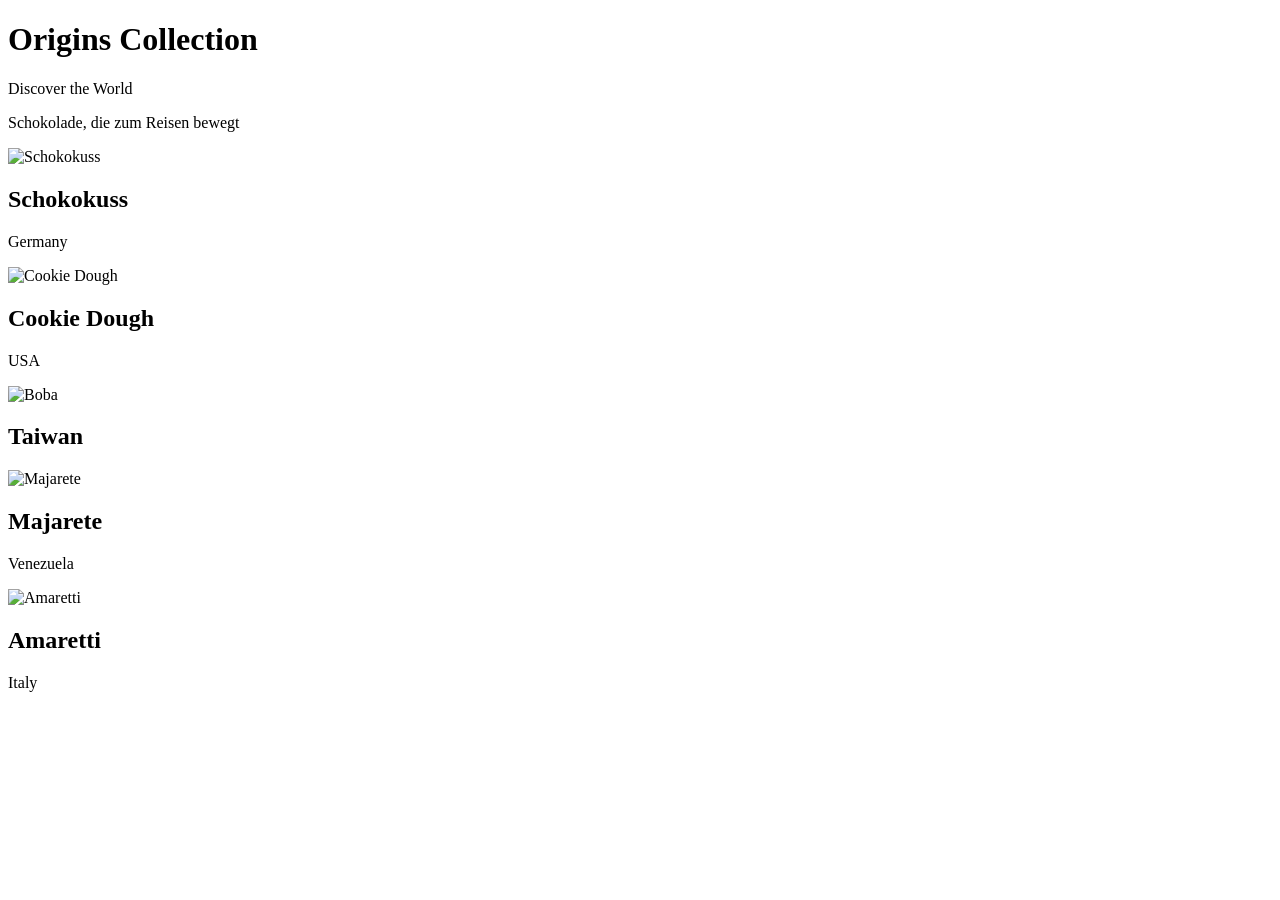
==== index.html @ ee4c468a "index.html" ====
<!DOCTYPE html>
<html lang="de">
<head>
    <meta charset="UTF-8">
    <meta name="viewport" content="width=device-width, initial-scale=1.0">

    <title>Origins Collection</title>

    <link rel="stylesheet" href="css/style.css">
</head>

<body>

    <header>
        <h1>Origins Collection</h1>
        <p>Discover the World</p>
        <p>Schokolade, die zum Reisen bewegt</p>
    </header>

    <section class="products">

        <div class="product">
            <img src="images/schokokuss.png" alt="Schokokuss">
            <h2>Schokokuss</h2>
            <p>Germany</p>
        </div>

        <div class="product">
            <img src="images/cookiedough.png" alt="Cookie Dough">
            <h2>Cookie Dough</h2>
            <p>USA</p>
        </div>

        <div class="product">
            <img src="images/boba.png" alt="Boba">
            <h2>Taiwan</h2>
        </div>

        <div class="product">
            <img src="images/majarete.png" alt="Majarete">
            <h2>Majarete</h2>
            <p>Venezuela</p>
        </div>

        <div class="product">
            <img src="images/amaretti.png" alt="Amaretti">
            <h2>Amaretti</h2>
            <p>Italy</p>
        </div>

    </section>

    <script src="js/script.js"></script>

</body>
</html>
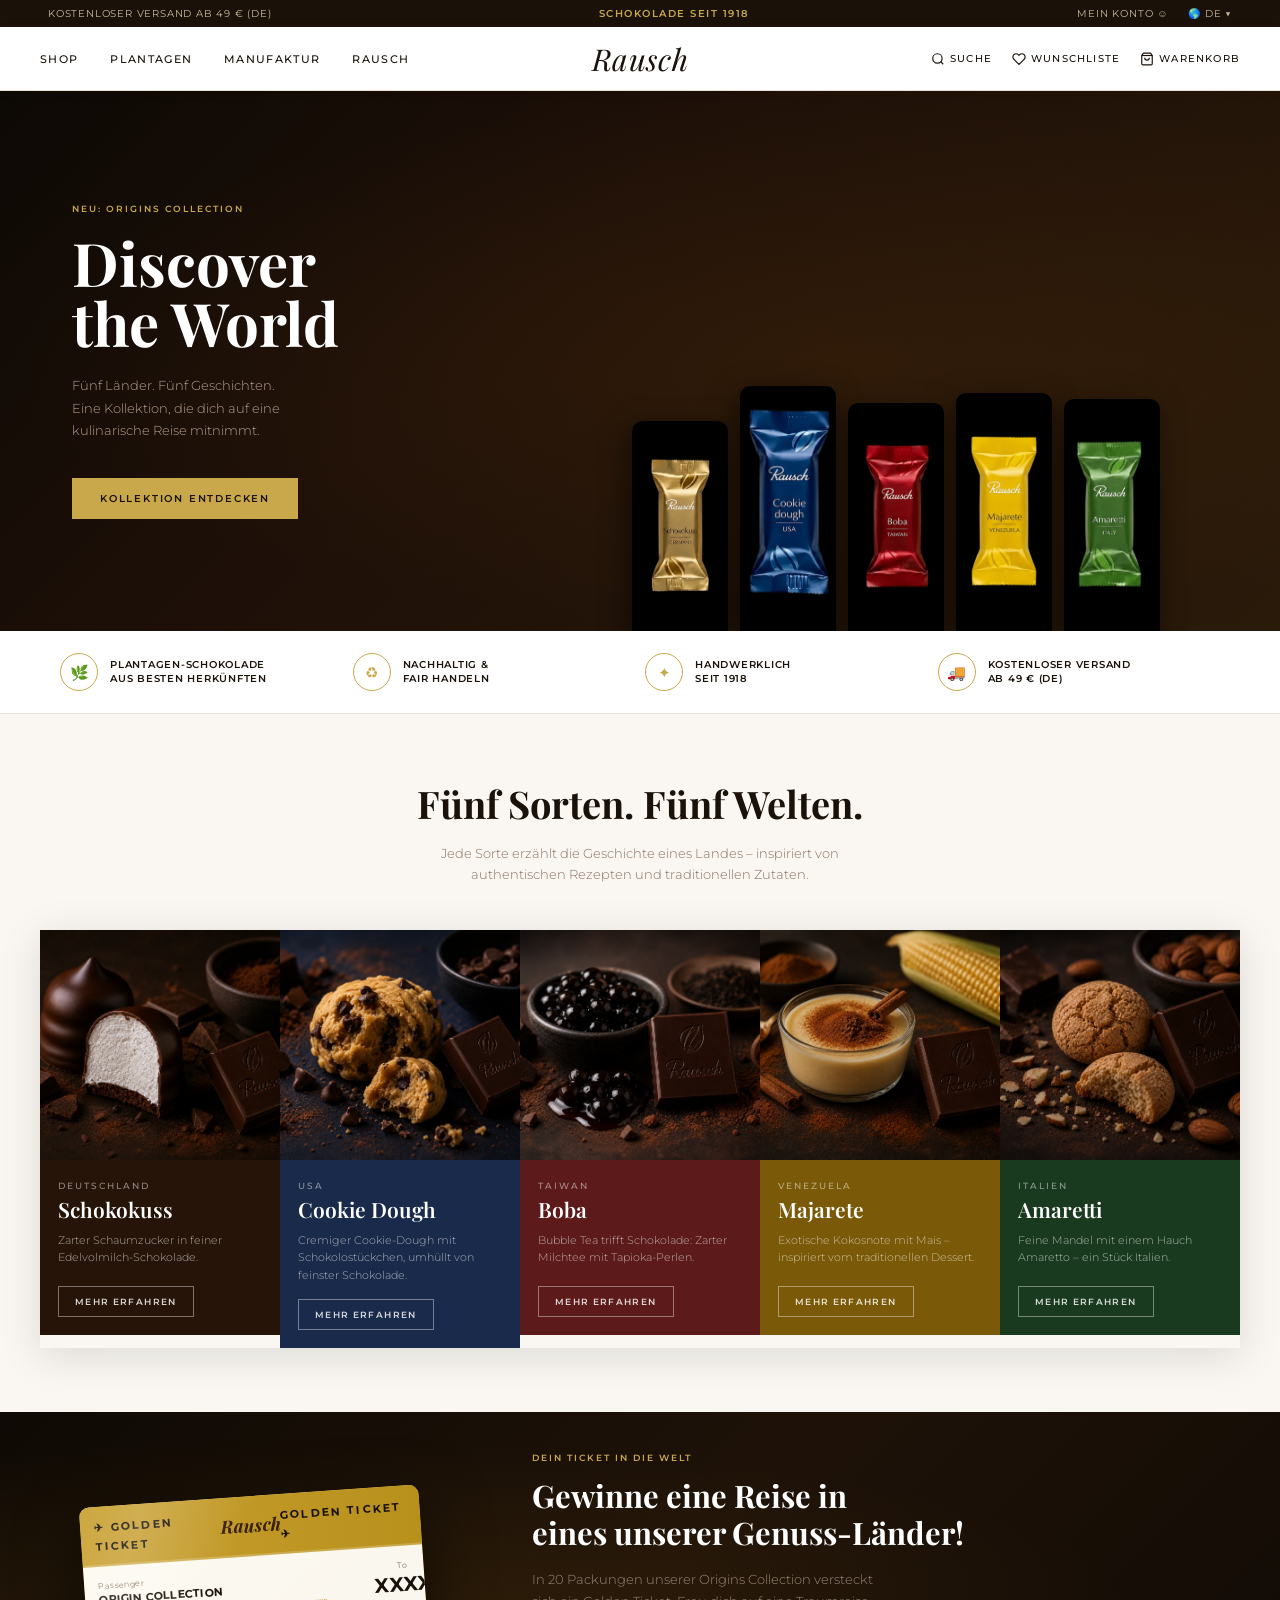
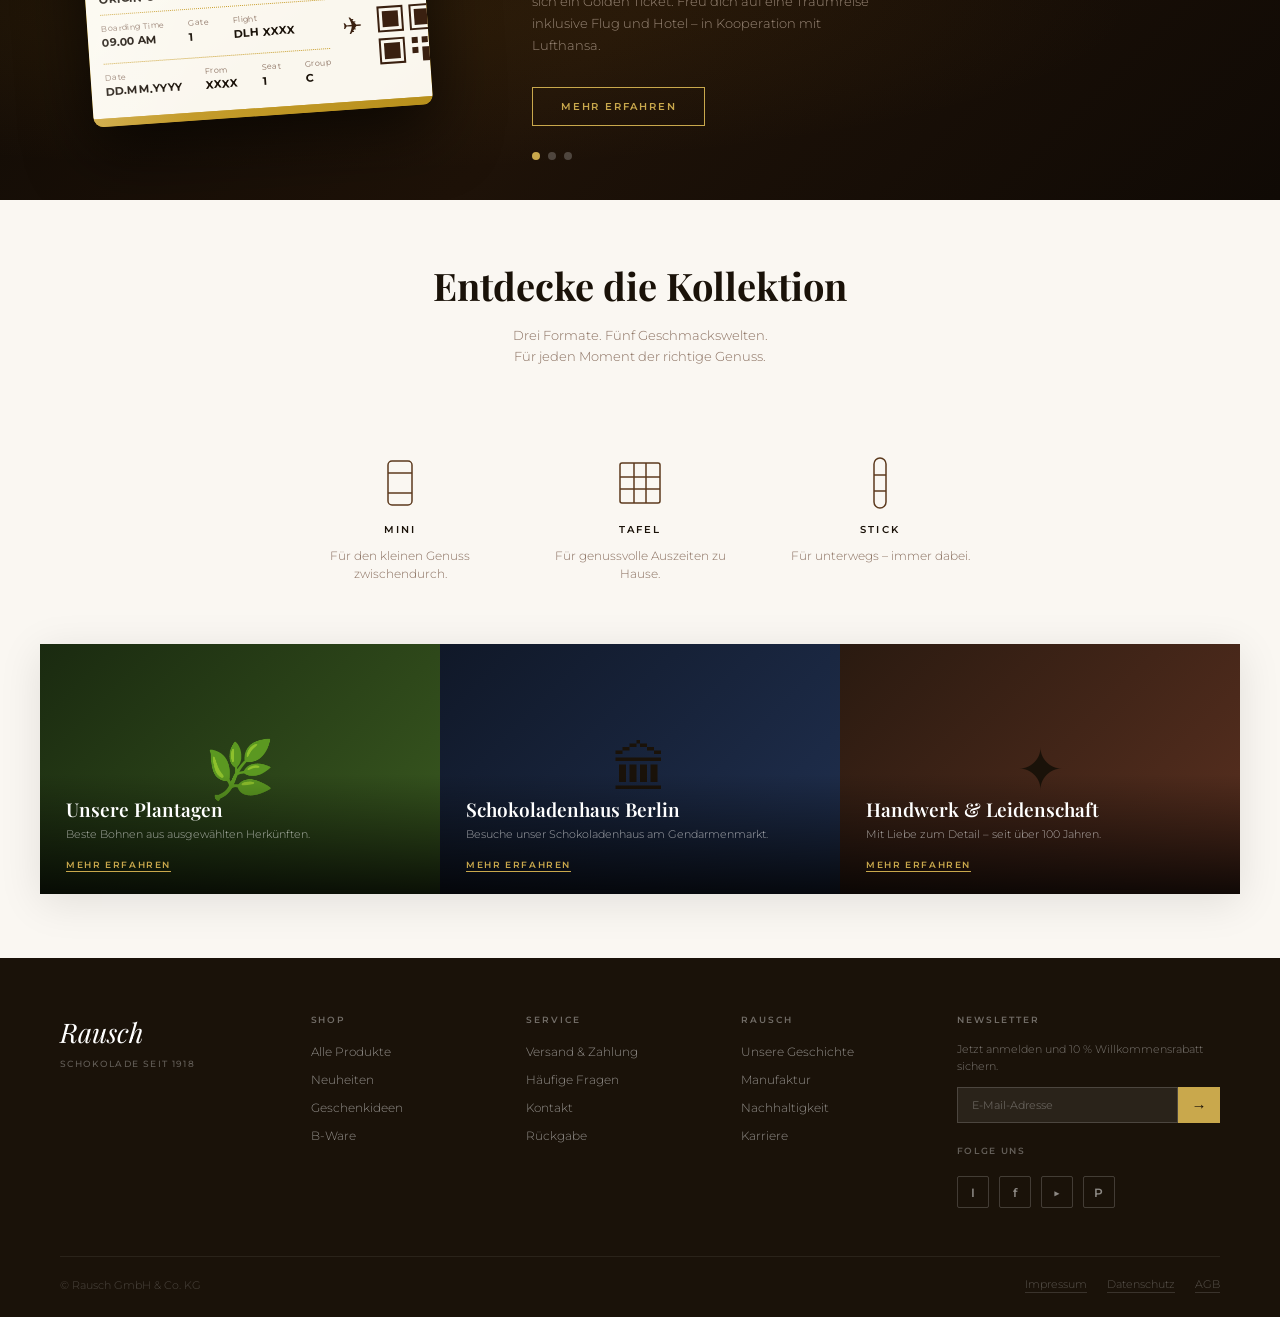
==== commit 3e4e4376: "Rename rausch-landing (1).html to index.html" ====
--- a/index.html
+++ b/index.html
@@ -1,56 +1,826 @@
 <!DOCTYPE html>
 <html lang="de">
 <head>
-    <meta charset="UTF-8">
-    <meta name="viewport" content="width=device-width, initial-scale=1.0">
-
-    <title>Origins Collection</title>
-
-    <link rel="stylesheet" href="css/style.css">
+<meta charset="UTF-8">
+<meta name="viewport" content="width=device-width, initial-scale=1.0">
+<title>Rausch – Schokolade seit 1918</title>
+<link rel="preconnect" href="https://fonts.googleapis.com">
+<link href="https://fonts.googleapis.com/css2?family=Playfair+Display:ital,wght@0,400;0,600;0,700;1,400&family=Cormorant+Garamond:wght@300;400;500&family=Montserrat:wght@300;400;500;600&display=swap" rel="stylesheet">
+<style>
+  :root {
+    --dark: #1a1209;
+    --dark-brown: #2c1a0a;
+    --medium-brown: #5c3a1e;
+    --gold: #c9a84c;
+    --gold-light: #e4c46e;
+    --cream: #f5f0e8;
+    --light-bg: #faf7f2;
+    --text-dark: #1a1209;
+    --text-mid: #4a3828;
+    --text-light: #8a7060;
+    --white: #ffffff;
+    --card-blue: #1a2a4a;
+    --card-red: #5c1a1a;
+    --card-yellow: #7a5a08;
+    --card-green: #1a3a20;
+  }
+  * { margin: 0; padding: 0; box-sizing: border-box; }
+  body { font-family: 'Montserrat', sans-serif; background: var(--light-bg); color: var(--text-dark); overflow-x: hidden; }
+
+  /* TOP BAR */
+  .top-bar {
+    background: var(--dark);
+    color: #c9b89a;
+    font-size: 10px;
+    letter-spacing: 0.08em;
+    text-transform: uppercase;
+    display: flex;
+    justify-content: space-between;
+    align-items: center;
+    padding: 7px 48px;
+  }
+  .top-bar a { color: #c9b89a; text-decoration: none; }
+  .top-bar-center { font-weight: 600; color: var(--gold); letter-spacing: 0.15em; }
+  .top-bar-right { display: flex; gap: 20px; align-items: center; }
+
+  /* NAV */
+  nav {
+    background: var(--white);
+    border-bottom: 1px solid #e8e0d0;
+    display: grid;
+    grid-template-columns: 1fr auto 1fr;
+    align-items: center;
+    padding: 0 40px;
+    height: 64px;
+    position: sticky;
+    top: 0;
+    z-index: 100;
+    box-shadow: 0 2px 12px rgba(0,0,0,0.06);
+  }
+  .nav-left { display: flex; gap: 32px; }
+  .nav-left a {
+    font-size: 11px; letter-spacing: 0.12em; text-transform: uppercase;
+    color: var(--text-dark); text-decoration: none; font-weight: 500; transition: color 0.2s;
+  }
+  .nav-left a:hover { color: var(--gold); }
+  .logo {
+    font-family: 'Playfair Display', serif; font-size: 30px; font-style: italic;
+    color: var(--dark); text-align: center; letter-spacing: 0.02em;
+  }
+  .nav-right { display: flex; gap: 20px; justify-content: flex-end; align-items: center; }
+  .nav-right a {
+    font-size: 10px; letter-spacing: 0.12em; text-transform: uppercase;
+    color: var(--text-dark); text-decoration: none; font-weight: 500;
+    display: flex; align-items: center; gap: 5px; transition: color 0.2s;
+  }
+  .nav-right a:hover { color: var(--gold); }
+
+  /* HERO */
+  .hero {
+    background: linear-gradient(135deg, #0d0905 0%, #1e1008 40%, #2a1a0a 100%);
+    min-height: 540px;
+    display: grid;
+    grid-template-columns: 1fr 1.5fr;
+    align-items: center;
+    overflow: hidden;
+    position: relative;
+  }
+  .hero::before {
+    content: '';
+    position: absolute; inset: 0;
+    background: radial-gradient(ellipse at 65% 50%, rgba(90,50,10,0.25) 0%, transparent 70%);
+  }
+  .hero-text {
+    padding: 60px 40px 60px 72px;
+    position: relative; z-index: 2;
+  }
+  .hero-eyebrow {
+    font-size: 9px; letter-spacing: 0.22em; text-transform: uppercase;
+    color: var(--gold); margin-bottom: 18px; font-weight: 600;
+  }
+  .hero-title {
+    font-family: 'Playfair Display', serif; font-size: 60px;
+    line-height: 1.0; color: var(--white); margin-bottom: 22px; font-weight: 700;
+  }
+  .hero-sub {
+    font-size: 13px; line-height: 1.75; color: #b8a090;
+    margin-bottom: 36px; max-width: 280px; font-weight: 300;
+  }
+  .btn-primary {
+    display: inline-block; background: var(--gold); color: var(--dark);
+    font-size: 10px; letter-spacing: 0.18em; text-transform: uppercase;
+    font-weight: 600; padding: 14px 28px; text-decoration: none;
+    transition: background 0.25s, transform 0.2s; cursor: pointer; border: none;
+  }
+  .btn-primary:hover { background: var(--gold-light); transform: translateY(-1px); }
+
+  /* HERO PRODUCTS */
+  .hero-products {
+    position: relative; z-index: 2;
+    display: flex; align-items: flex-end; justify-content: center;
+    padding: 48px 40px 0; gap: 12px; height: 100%;
+  }
+  .choco-card {
+    width: 96px;
+    border-radius: 10px 10px 0 0;
+    display: flex; flex-direction: column; align-items: center;
+    justify-content: flex-end; padding-bottom: 0;
+    position: relative; cursor: pointer;
+    transition: transform 0.3s ease;
+    box-shadow: -4px 8px 28px rgba(0,0,0,0.55);
+    overflow: hidden;
+    background: #111;
+  }
+  .choco-card:hover { transform: translateY(-14px); }
+  .choco-card:nth-child(1) { height: 210px; }
+  .choco-card:nth-child(2) { height: 245px; }
+  .choco-card:nth-child(3) { height: 228px; }
+  .choco-card:nth-child(4) { height: 238px; }
+  .choco-card:nth-child(5) { height: 232px; }
+  .choco-card img {
+    width: 100%; height: 100%; object-fit: cover; object-position: center top;
+    display: block; border-radius: 10px 10px 0 0;
+  }
+
+  /* USP BAR */
+  .usp-bar {
+    background: var(--white);
+    border-bottom: 1px solid #e8e0d0;
+    display: grid;
+    grid-template-columns: repeat(4, 1fr);
+    padding: 22px 60px; gap: 10px;
+  }
+  .usp-item { display: flex; align-items: center; gap: 12px; }
+  .usp-icon {
+    width: 38px; height: 38px; border: 1.5px solid var(--gold); border-radius: 50%;
+    display: flex; align-items: center; justify-content: center;
+    flex-shrink: 0; color: var(--gold); font-size: 15px;
+  }
+  .usp-text {
+    font-size: 9.5px; letter-spacing: 0.08em; text-transform: uppercase;
+    font-weight: 600; color: var(--text-dark); line-height: 1.45;
+  }
+
+  /* SECTION HEADERS */
+  .section-header { text-align: center; padding: 64px 40px 44px; }
+  .section-header h2 {
+    font-family: 'Playfair Display', serif; font-size: 38px;
+    color: var(--dark); margin-bottom: 14px; font-weight: 700;
+  }
+  .section-header p {
+    font-size: 13px; color: var(--text-light); line-height: 1.65;
+    font-weight: 300; max-width: 440px; margin: 0 auto;
+  }
+
+  /* PRODUCT GRID */
+  .product-grid {
+    display: grid; grid-template-columns: repeat(5, 1fr);
+    gap: 0; margin: 0 40px 64px;
+    box-shadow: 0 8px 40px rgba(0,0,0,0.12);
+  }
+  .product-card { position: relative; overflow: hidden; cursor: pointer; }
+  .product-card:hover .product-img-wrap img { transform: scale(1.06); }
+  .product-img-wrap { height: 230px; overflow: hidden; }
+  .product-img-wrap img {
+    width: 100%; height: 100%; object-fit: cover;
+    transition: transform 0.55s ease; display: block;
+  }
+  .product-info {
+    padding: 20px 18px 18px; min-height: 175px;
+    display: flex; flex-direction: column;
+  }
+  .product-card:nth-child(1) .product-info { background: #261408; }
+  .product-card:nth-child(2) .product-info { background: var(--card-blue); }
+  .product-card:nth-child(3) .product-info { background: var(--card-red); }
+  .product-card:nth-child(4) .product-info { background: var(--card-yellow); }
+  .product-card:nth-child(5) .product-info { background: var(--card-green); }
+  .product-origin {
+    font-size: 9px; letter-spacing: 0.22em; text-transform: uppercase;
+    color: rgba(255,255,255,0.5); margin-bottom: 4px; font-weight: 500;
+  }
+  .product-name {
+    font-family: 'Playfair Display', serif; font-size: 21px;
+    color: var(--white); margin-bottom: 9px; font-weight: 600;
+  }
+  .product-desc {
+    font-size: 11px; line-height: 1.6; color: rgba(255,255,255,0.62);
+    font-weight: 300; flex: 1;
+  }
+  .btn-outline-white {
+    display: inline-block; border: 1px solid rgba(255,255,255,0.4);
+    color: rgba(255,255,255,0.82); font-size: 9px; letter-spacing: 0.15em;
+    text-transform: uppercase; font-weight: 600; padding: 9px 16px;
+    text-decoration: none; margin-top: 14px; transition: all 0.2s; width: fit-content;
+  }
+  .btn-outline-white:hover { background: rgba(255,255,255,0.1); border-color: rgba(255,255,255,0.65); }
+
+  /* GOLDEN TICKET */
+  .golden-ticket {
+    background: linear-gradient(135deg, #0f0a05 0%, #1e1208 50%, #100a05 100%);
+    display: grid; grid-template-columns: 1fr 1.5fr;
+    align-items: center; min-height: 360px;
+    position: relative; overflow: hidden;
+  }
+  .golden-ticket::before {
+    content: ''; position: absolute; inset: 0;
+    background: radial-gradient(ellipse at 25% 50%, rgba(180,120,20,0.12) 0%, transparent 60%);
+  }
+  .ticket-visual {
+    display: flex; align-items: center; justify-content: center;
+    padding: 40px; position: relative; z-index: 2;
+  }
+  .ticket-img {
+    width: 260px; border-radius: 8px;
+    box-shadow: 0 24px 64px rgba(0,0,0,0.7);
+    transform: rotate(-4deg);
+    transition: transform 0.4s ease;
+  }
+  .ticket-img:hover { transform: rotate(0deg) scale(1.03); }
+  .ticket-text {
+    padding: 40px 72px 40px 20px; position: relative; z-index: 2;
+  }
+  .ticket-eyebrow {
+    font-size: 9px; letter-spacing: 0.22em; text-transform: uppercase;
+    color: var(--gold); margin-bottom: 14px; font-weight: 600;
+  }
+  .ticket-title-big {
+    font-family: 'Playfair Display', serif; font-size: 31px;
+    color: var(--white); line-height: 1.2; margin-bottom: 18px; font-weight: 700;
+  }
+  .ticket-desc {
+    font-size: 12.5px; line-height: 1.75; color: #9a8878;
+    margin-bottom: 30px; max-width: 360px; font-weight: 300;
+  }
+  .btn-outline-gold {
+    display: inline-block; border: 1.5px solid var(--gold); color: var(--gold);
+    font-size: 10px; letter-spacing: 0.18em; text-transform: uppercase;
+    font-weight: 600; padding: 12px 28px; text-decoration: none;
+    transition: all 0.25s; cursor: pointer; background: none;
+  }
+  .btn-outline-gold:hover { background: var(--gold); color: var(--dark); }
+  .carousel-dots { display: flex; gap: 8px; margin-top: 26px; }
+  .dot {
+    width: 8px; height: 8px; border-radius: 50%;
+    background: rgba(255,255,255,0.22); cursor: pointer; transition: background 0.2s;
+  }
+  .dot.active { background: var(--gold); }
+
+  /* FORMATS */
+  .formats-section { background: var(--light-bg); padding: 60px 40px; text-align: center; }
+  .formats-grid {
+    display: grid; grid-template-columns: repeat(3, 200px);
+    gap: 40px; justify-content: center; margin-top: 44px;
+  }
+  .format-item {
+    display: flex; flex-direction: column; align-items: center; gap: 12px;
+    cursor: pointer; transition: transform 0.2s;
+  }
+  .format-item:hover { transform: translateY(-5px); }
+  .format-icon {
+    width: 56px; height: 56px; display: flex; align-items: center;
+    justify-content: center; color: var(--medium-brown);
+  }
+  .format-name {
+    font-size: 10px; letter-spacing: 0.22em; text-transform: uppercase;
+    font-weight: 600; color: var(--text-dark);
+  }
+  .format-desc { font-size: 11.5px; color: var(--text-light); line-height: 1.55; font-weight: 300; }
+
+  /* EDITORIAL GRID */
+  .editorial-grid {
+    display: grid; grid-template-columns: repeat(3, 1fr);
+    gap: 0; margin: 0 40px 64px;
+    box-shadow: 0 8px 40px rgba(0,0,0,0.1);
+  }
+  .editorial-card { position: relative; height: 250px; overflow: hidden; cursor: pointer; }
+  .editorial-card:hover .ed-bg { transform: scale(1.05); }
+  .ed-bg {
+    width: 100%; height: 100%; object-fit: cover;
+    transition: transform 0.55s ease; display: block;
+  }
+  .ed-content {
+    position: absolute; bottom: 0; left: 0; right: 0; padding: 22px 26px;
+    background: linear-gradient(to top, rgba(0,0,0,0.82) 0%, transparent 100%);
+  }
+  .ed-title {
+    font-family: 'Playfair Display', serif; font-size: 19px;
+    color: var(--white); margin-bottom: 5px; font-weight: 600;
+  }
+  .ed-subtitle { font-size: 11px; color: rgba(255,255,255,0.62); margin-bottom: 11px; font-weight: 300; line-height: 1.4; }
+  .ed-link {
+    font-size: 9px; letter-spacing: 0.18em; text-transform: uppercase;
+    color: var(--gold); text-decoration: none; font-weight: 600;
+    border-bottom: 1px solid var(--gold); padding-bottom: 1px; transition: opacity 0.2s;
+  }
+  .ed-link:hover { opacity: 0.72; }
+
+  /* EDITORIAL placeholders */
+  .ed-placeholder {
+    width: 100%; height: 100%; display: flex; align-items: center;
+    justify-content: center; font-size: 56px;
+  }
+  .ed-p1 { background: linear-gradient(135deg, #1a2a10, #3a5a20); }
+  .ed-p2 { background: linear-gradient(135deg, #101828, #203050); }
+  .ed-p3 { background: linear-gradient(135deg, #2a1a10, #5a3020); }
+
+  /* FOOTER */
+  footer { background: var(--dark); padding: 56px 60px 24px; }
+  .footer-grid {
+    display: grid; grid-template-columns: 1.2fr 1fr 1fr 1fr 1.5fr;
+    gap: 40px; margin-bottom: 48px;
+  }
+  .footer-logo {
+    font-family: 'Playfair Display', serif; font-size: 27px;
+    font-style: italic; color: var(--white); margin-bottom: 8px;
+  }
+  .footer-tagline {
+    font-size: 9px; letter-spacing: 0.15em; text-transform: uppercase;
+    color: rgba(255,255,255,0.32); font-weight: 500;
+  }
+  .footer-col h4 {
+    font-size: 9px; letter-spacing: 0.22em; text-transform: uppercase;
+    color: rgba(255,255,255,0.38); margin-bottom: 16px; font-weight: 600;
+  }
+  .footer-col ul { list-style: none; }
+  .footer-col ul li { margin-bottom: 9px; }
+  .footer-col ul li a {
+    font-size: 12px; color: rgba(255,255,255,0.52); text-decoration: none;
+    font-weight: 300; transition: color 0.2s;
+  }
+  .footer-col ul li a:hover { color: var(--gold); }
+  .newsletter-input-wrap { display: flex; margin-top: 12px; }
+  .newsletter-input {
+    flex: 1; background: rgba(255,255,255,0.07); border: 1px solid rgba(255,255,255,0.16);
+    padding: 10px 14px; color: var(--white); font-size: 11px;
+    font-family: 'Montserrat', sans-serif; outline: none;
+  }
+  .newsletter-input::placeholder { color: rgba(255,255,255,0.28); }
+  .newsletter-btn {
+    background: var(--gold); border: none; width: 42px;
+    display: flex; align-items: center; justify-content: center;
+    cursor: pointer; color: var(--dark); font-size: 15px; transition: background 0.2s;
+  }
+  .newsletter-btn:hover { background: var(--gold-light); }
+  .social-links { display: flex; gap: 10px; margin-top: 20px; }
+  .social-link {
+    width: 32px; height: 32px; border: 1px solid rgba(255,255,255,0.18);
+    display: flex; align-items: center; justify-content: center;
+    color: rgba(255,255,255,0.5); text-decoration: none; font-size: 12px;
+    transition: all 0.2s; border-radius: 2px; font-weight: 600;
+  }
+  .social-link:hover { border-color: var(--gold); color: var(--gold); }
+  .footer-bottom {
+    border-top: 1px solid rgba(255,255,255,0.07);
+    padding-top: 20px; display: flex; justify-content: space-between; align-items: center;
+  }
+  .footer-bottom-left { font-size: 11px; color: rgba(255,255,255,0.22); font-weight: 300; }
+  .footer-bottom-links { display: flex; gap: 20px; }
+  .footer-bottom-links a {
+    font-size: 11px; color: rgba(255,255,255,0.28); text-decoration: none;
+    font-weight: 300; transition: color 0.2s; border-bottom: 1px solid rgba(255,255,255,0.14);
+    padding-bottom: 1px;
+  }
+  .footer-bottom-links a:hover { color: rgba(255,255,255,0.55); }
+
+  /* GOLDEN TICKET CARD DESIGN */
+  .ticket-card-design {
+    width: 340px;
+    background: linear-gradient(145deg, #e8c84a, #c9a030, #b8901c);
+    border-radius: 10px;
+    overflow: hidden;
+    box-shadow: 0 24px 64px rgba(0,0,0,0.65), inset 0 1px 0 rgba(255,255,255,0.3);
+    transform: rotate(-4deg);
+    transition: transform 0.4s ease;
+    position: relative;
+  }
+  .ticket-card-design:hover { transform: rotate(0deg) scale(1.03); }
+  .ticket-card-design::before {
+    content: '';
+    position: absolute;
+    top: -60%; left: -20%;
+    width: 60%; height: 200%;
+    background: linear-gradient(90deg, transparent, rgba(255,255,255,0.18), transparent);
+    transform: rotate(20deg);
+    pointer-events: none;
+  }
+  .tc-header {
+    background: linear-gradient(90deg, #c9a030, #b8901c);
+    padding: 10px 14px;
+    display: flex;
+    justify-content: space-between;
+    align-items: center;
+    border-bottom: 2px solid rgba(255,255,255,0.2);
+  }
+  .tc-body {
+    background: rgba(255,255,255,0.92);
+    padding: 14px;
+    display: grid;
+    grid-template-columns: 1fr auto auto;
+    gap: 10px;
+    align-items: start;
+  }
+  .tc-label {
+    font-size: 8px;
+    letter-spacing: 0.05em;
+    color: #8a7060;
+    margin-bottom: 2px;
+    font-weight: 400;
+  }
+  .tc-value {
+    font-size: 11px;
+    font-weight: 700;
+    color: #1a1209;
+    letter-spacing: 0.02em;
+  }
+  .tc-field { margin-bottom: 6px; }
+  .tc-divider {
+    border-top: 1px dotted #c9a030;
+    margin: 8px 0;
+  }
+  .tc-plane {
+    font-size: 24px;
+    color: #3a2010;
+    align-self: center;
+    padding: 0 4px;
+  }
+  .tc-right { text-align: center; }
+  .tc-qr { margin-top: 8px; }
+  .tc-footer {
+    background: linear-gradient(90deg, #c9a030, #b8901c);
+    height: 8px;
+  }
+</style>
 </head>
-
 <body>
 
-    <header>
-        <h1>Origins Collection</h1>
-        <p>Discover the World</p>
-        <p>Schokolade, die zum Reisen bewegt</p>
-    </header>
-
-    <section class="products">
-
-        <div class="product">
-            <img src="images/schokokuss.png" alt="Schokokuss">
-            <h2>Schokokuss</h2>
-            <p>Germany</p>
+<!-- TOP BAR -->
+<div class="top-bar">
+  <span>Kostenloser Versand ab 49 € (DE)</span>
+  <span class="top-bar-center">SCHOKOLADE SEIT 1918</span>
+  <div class="top-bar-right">
+    <a href="#">Mein Konto &#9786;</a>
+    <a href="#">&#127758; DE &#9660;</a>
+  </div>
+</div>
+
+<!-- NAV -->
+<nav>
+  <div class="nav-left">
+    <a href="#">Shop</a>
+    <a href="#">Plantagen</a>
+    <a href="#">Manufaktur</a>
+    <a href="#">Rausch</a>
+  </div>
+  <div class="logo">Rausch</div>
+  <div class="nav-right">
+    <a href="#">
+      <svg width="14" height="14" viewBox="0 0 24 24" fill="none" stroke="currentColor" stroke-width="2"><circle cx="11" cy="11" r="8"/><path d="m21 21-4.35-4.35"/></svg>
+      Suche
+    </a>
+    <a href="#">
+      <svg width="14" height="14" viewBox="0 0 24 24" fill="none" stroke="currentColor" stroke-width="2"><path d="M20.84 4.61a5.5 5.5 0 0 0-7.78 0L12 5.67l-1.06-1.06a5.5 5.5 0 0 0-7.78 7.78l1.06 1.06L12 21.23l7.78-7.78 1.06-1.06a5.5 5.5 0 0 0 0-7.78z"/></svg>
+      Wunschliste
+    </a>
+    <a href="#">
+      <svg width="14" height="14" viewBox="0 0 24 24" fill="none" stroke="currentColor" stroke-width="2"><path d="M6 2 3 6v14a2 2 0 0 0 2 2h14a2 2 0 0 0 2-2V6l-3-4z"/><line x1="3" y1="6" x2="21" y2="6"/><path d="M16 10a4 4 0 0 1-8 0"/></svg>
+      Warenkorb
+    </a>
+  </div>
+</nav>
+
+<!-- HERO -->
+<section class="hero">
+  <div class="hero-text">
+    <div class="hero-eyebrow">Neu: Origins Collection</div>
+    <h1 class="hero-title">Discover<br>the World</h1>
+    <p class="hero-sub">Fünf Länder. Fünf Geschichten.<br>Eine Kollektion, die dich auf eine kulinarische Reise mitnimmt.</p>
+    <a href="#" class="btn-primary">Kollektion entdecken</a>
+  </div>
+  <div class="hero-products">
+    <div class="choco-card">
+      <img src="[data-uri]" alt="Schokokuss Germany">
+    </div>
+    <div class="choco-card">
+      <img src="[data-uri]" alt="Cookie Dough USA">
+    </div>
+    <div class="choco-card">
+      <img src="[data-uri]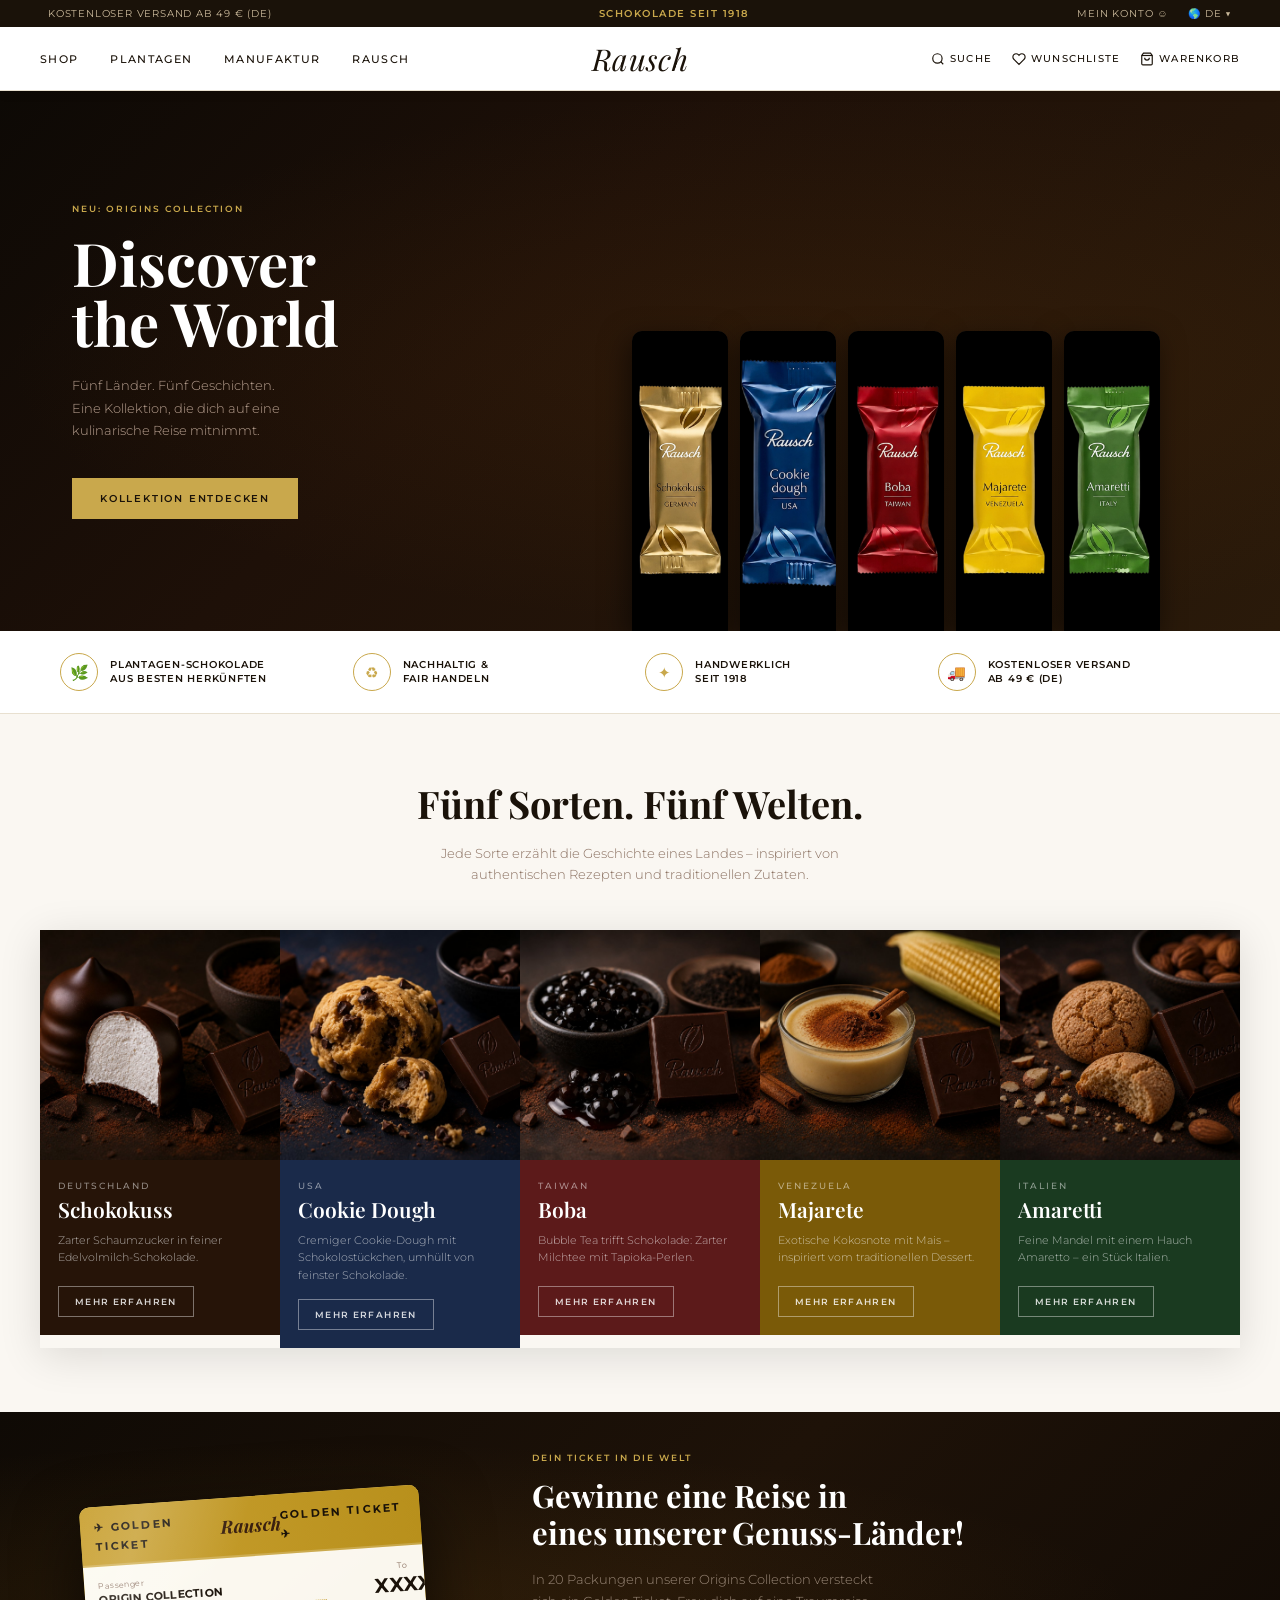
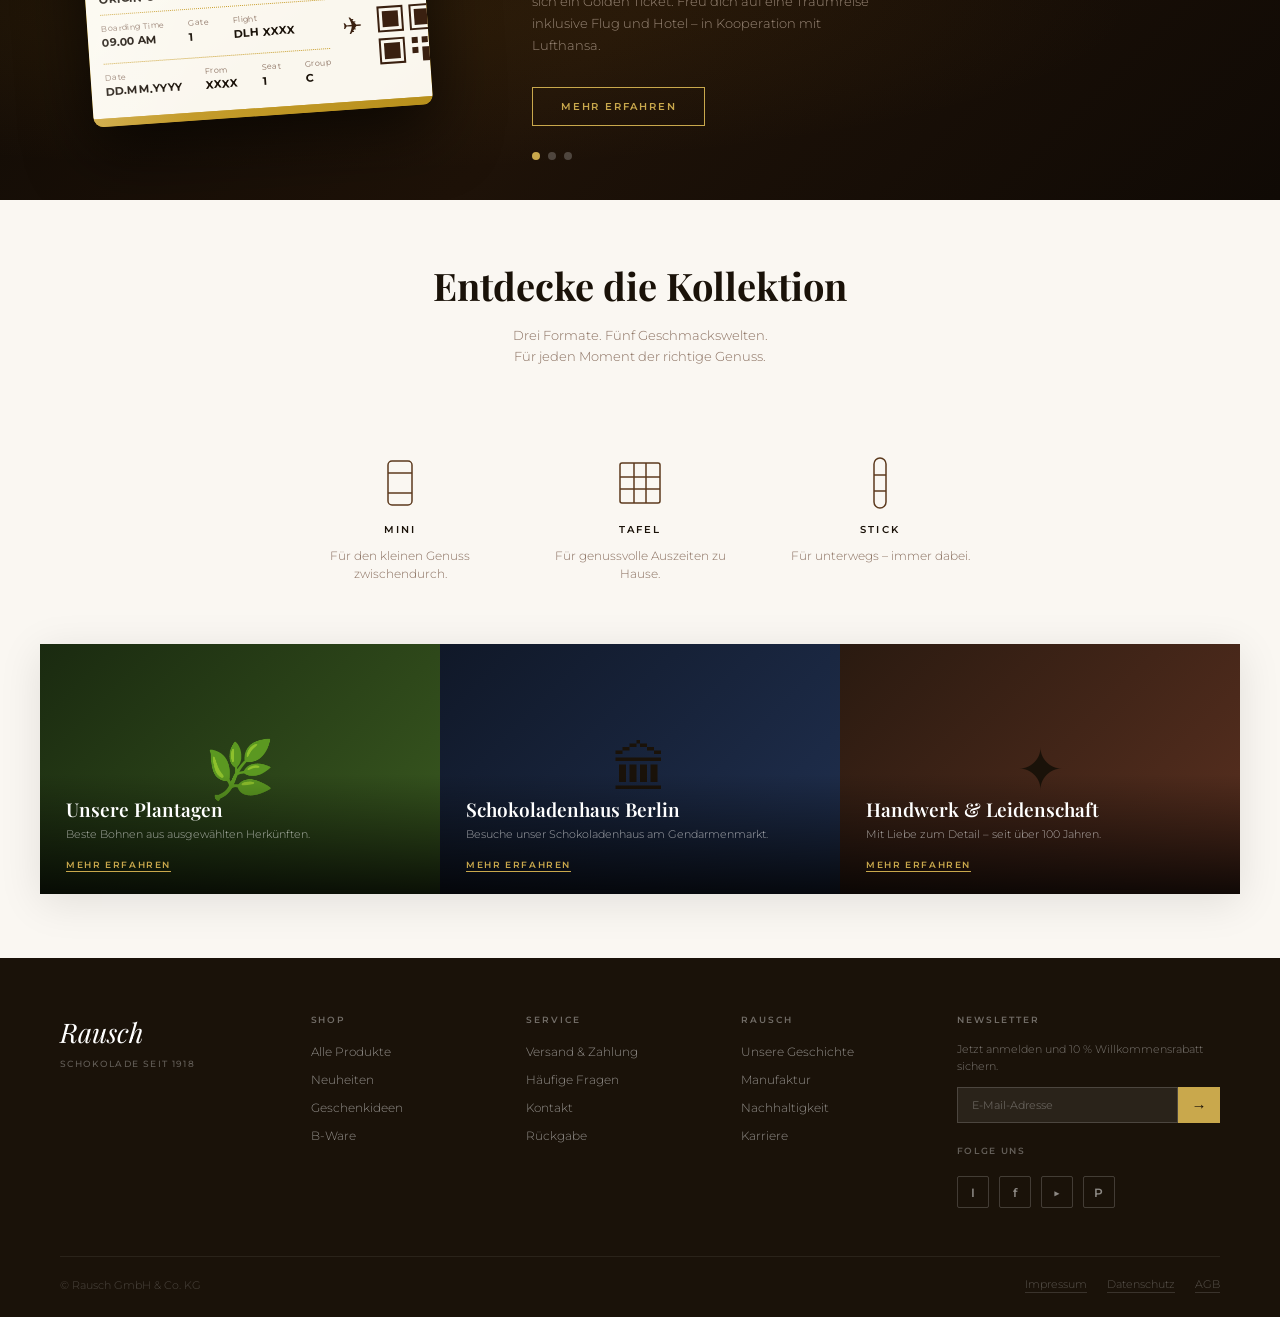
==== commit 180e8237: "Update index.html" ====
--- a/index.html
+++ b/index.html
@@ -132,11 +132,11 @@
     background: #111;
   }
   .choco-card:hover { transform: translateY(-14px); }
-  .choco-card:nth-child(1) { height: 210px; }
-  .choco-card:nth-child(2) { height: 245px; }
-  .choco-card:nth-child(3) { height: 228px; }
-  .choco-card:nth-child(4) { height: 238px; }
-  .choco-card:nth-child(5) { height: 232px; }
+  .choco-card:nth-child(1) { height: 300px; }
+  .choco-card:nth-child(2) { height: 300px; }
+  .choco-card:nth-child(3) { height: 300px; }
+  .choco-card:nth-child(4) { height: 300px; }
+  .choco-card:nth-child(5) { height: 300px; }
   .choco-card img {
     width: 100%; height: 100%; object-fit: cover; object-position: center top;
     display: block; border-radius: 10px 10px 0 0;
@@ -449,6 +449,137 @@
     background: linear-gradient(90deg, #c9a030, #b8901c);
     height: 8px;
   }
+
+/* MOBILE OPTIMIERUNG */
+@media (max-width: 768px) {
+  .top-bar {
+    padding: 8px 12px;
+    font-size: 8px;
+    flex-direction: column;
+    gap: 4px;
+    text-align: center;
+  }
+
+  nav {
+    grid-template-columns: 1fr;
+    height: auto;
+    padding: 12px;
+    gap: 12px;
+  }
+
+  .nav-left,
+  .nav-right {
+    flex-wrap: wrap;
+    justify-content: center;
+    gap: 12px;
+  }
+
+  .logo {
+    font-size: 28px;
+    order: -1;
+  }
+
+  .hero {
+    grid-template-columns: 1fr;
+    min-height: auto;
+  }
+
+  .hero-text {
+    padding: 40px 20px;
+    text-align: center;
+  }
+
+  .hero-title {
+    font-size: 42px;
+  }
+
+  .hero-sub {
+    max-width: 100%;
+    margin-left: auto;
+    margin-right: auto;
+  }
+
+  .hero-products {
+    flex-wrap: wrap;
+    padding: 20px;
+    gap: 10px;
+  }
+
+  .choco-card {
+    width: 30%;
+    min-width: 90px;
+  }
+
+  .usp-bar {
+    grid-template-columns: 1fr 1fr;
+    padding: 20px;
+    gap: 15px;
+  }
+
+  .product-grid,
+  .editorial-grid,
+  .footer-grid,
+  .golden-ticket {
+    grid-template-columns: 1fr;
+  }
+
+  .product-grid,
+  .editorial-grid {
+    margin: 0 15px 40px;
+  }
+
+  .section-header {
+    padding: 40px 20px 25px;
+  }
+
+  .section-header h2 {
+    font-size: 30px;
+  }
+
+  .formats-grid {
+    grid-template-columns: 1fr;
+    gap: 25px;
+  }
+
+  .ticket-text {
+    padding: 25px 20px;
+    text-align: center;
+  }
+
+  .ticket-card-design {
+    width: 100%;
+    max-width: 340px;
+  }
+
+  footer {
+    padding: 40px 20px;
+  }
+
+  .footer-bottom {
+    flex-direction: column;
+    gap: 12px;
+    text-align: center;
+  }
+}
+
+@media (max-width: 480px) {
+  .hero-title {
+    font-size: 34px;
+  }
+
+  .choco-card {
+    width: 45%;
+  }
+
+  .usp-bar {
+    grid-template-columns: 1fr;
+  }
+
+  .product-name {
+    font-size: 18px;
+  }
+}
+
 </style>
 </head>
 <body>
